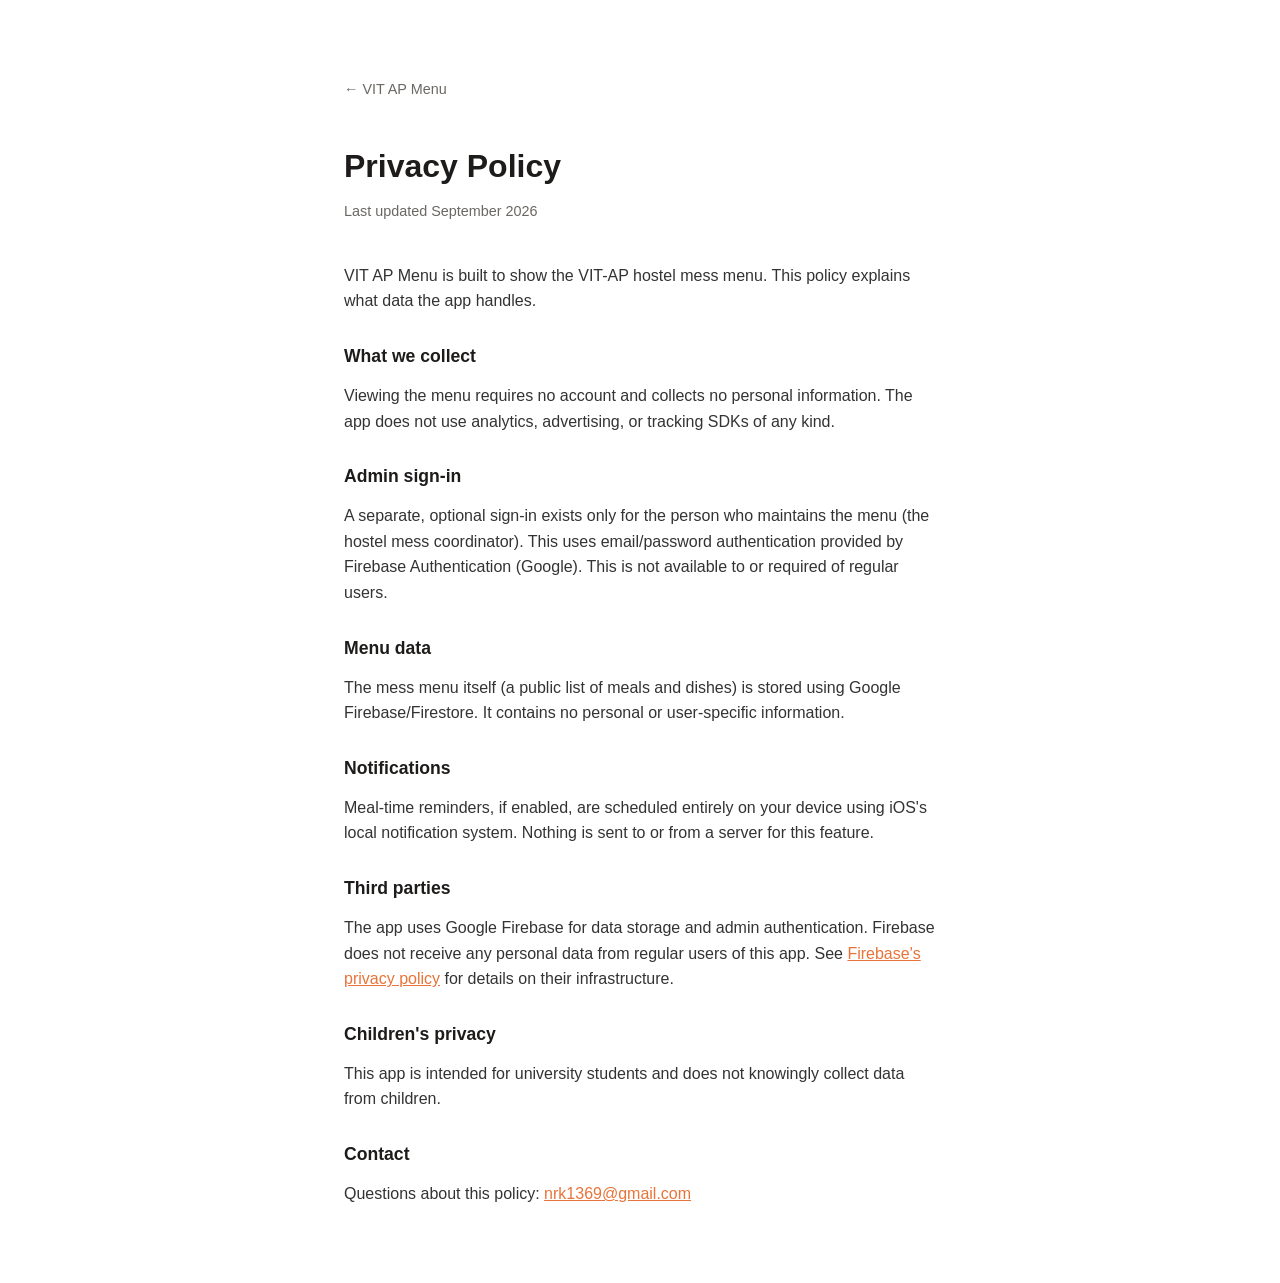
==== privacy.html @ c2a7e473 "Add files via upload" ====
<!DOCTYPE html>
<html lang="en">
<head>
<meta charset="UTF-8">
<meta name="viewport" content="width=device-width, initial-scale=1">
<title>Privacy Policy · VIT AP Menu</title>
<style>
  :root { --accent: #e97338; --dark: #1e1c1a; --gray: #6b6763; }
  * { box-sizing: border-box; }
  body {
    margin: 0;
    font-family: -apple-system, BlinkMacSystemFont, "Segoe UI", Roboto, sans-serif;
    color: var(--dark);
    background: #fff;
  }
  main { max-width: 640px; margin: 0 auto; padding: 80px 24px 60px; }
  h1 { font-size: 2rem; margin-bottom: 8px; }
  .sub { color: var(--gray); margin-bottom: 40px; font-size: 0.9rem; }
  h2 { font-size: 1.1rem; margin-top: 32px; }
  p, li { color: #333; line-height: 1.6; }
  a { color: var(--accent); }
  .back { display: inline-block; margin-bottom: 30px; color: var(--gray); text-decoration: none; font-size: 0.9rem; }
</style>
</head>
<body>
  <main>
    <a class="back" href="index.html">&larr; VIT AP Menu</a>
    <h1>Privacy Policy</h1>
    <p class="sub">Last updated September 2026</p>

    <p>VIT AP Menu is built to show the VIT-AP hostel mess menu. This policy explains what data the app handles.</p>

    <h2>What we collect</h2>
    <p>Viewing the menu requires no account and collects no personal information. The app does not use analytics, advertising, or tracking SDKs of any kind.</p>

    <h2>Admin sign-in</h2>
    <p>A separate, optional sign-in exists only for the person who maintains the menu (the hostel mess coordinator). This uses email/password authentication provided by Firebase Authentication (Google). This is not available to or required of regular users.</p>

    <h2>Menu data</h2>
    <p>The mess menu itself (a public list of meals and dishes) is stored using Google Firebase/Firestore. It contains no personal or user-specific information.</p>

    <h2>Notifications</h2>
    <p>Meal-time reminders, if enabled, are scheduled entirely on your device using iOS's local notification system. Nothing is sent to or from a server for this feature.</p>

    <h2>Third parties</h2>
    <p>The app uses Google Firebase for data storage and admin authentication. Firebase does not receive any personal data from regular users of this app. See <a href="https://firebase.google.com/support/privacy" target="_blank" rel="noopener">Firebase's privacy policy</a> for details on their infrastructure.</p>

    <h2>Children's privacy</h2>
    <p>This app is intended for university students and does not knowingly collect data from children.</p>

    <h2>Contact</h2>
    <p>Questions about this policy: <a href="mailto:nrk1369@gmail.com">nrk1369@gmail.com</a></p>
  </main>
</body>
</html>
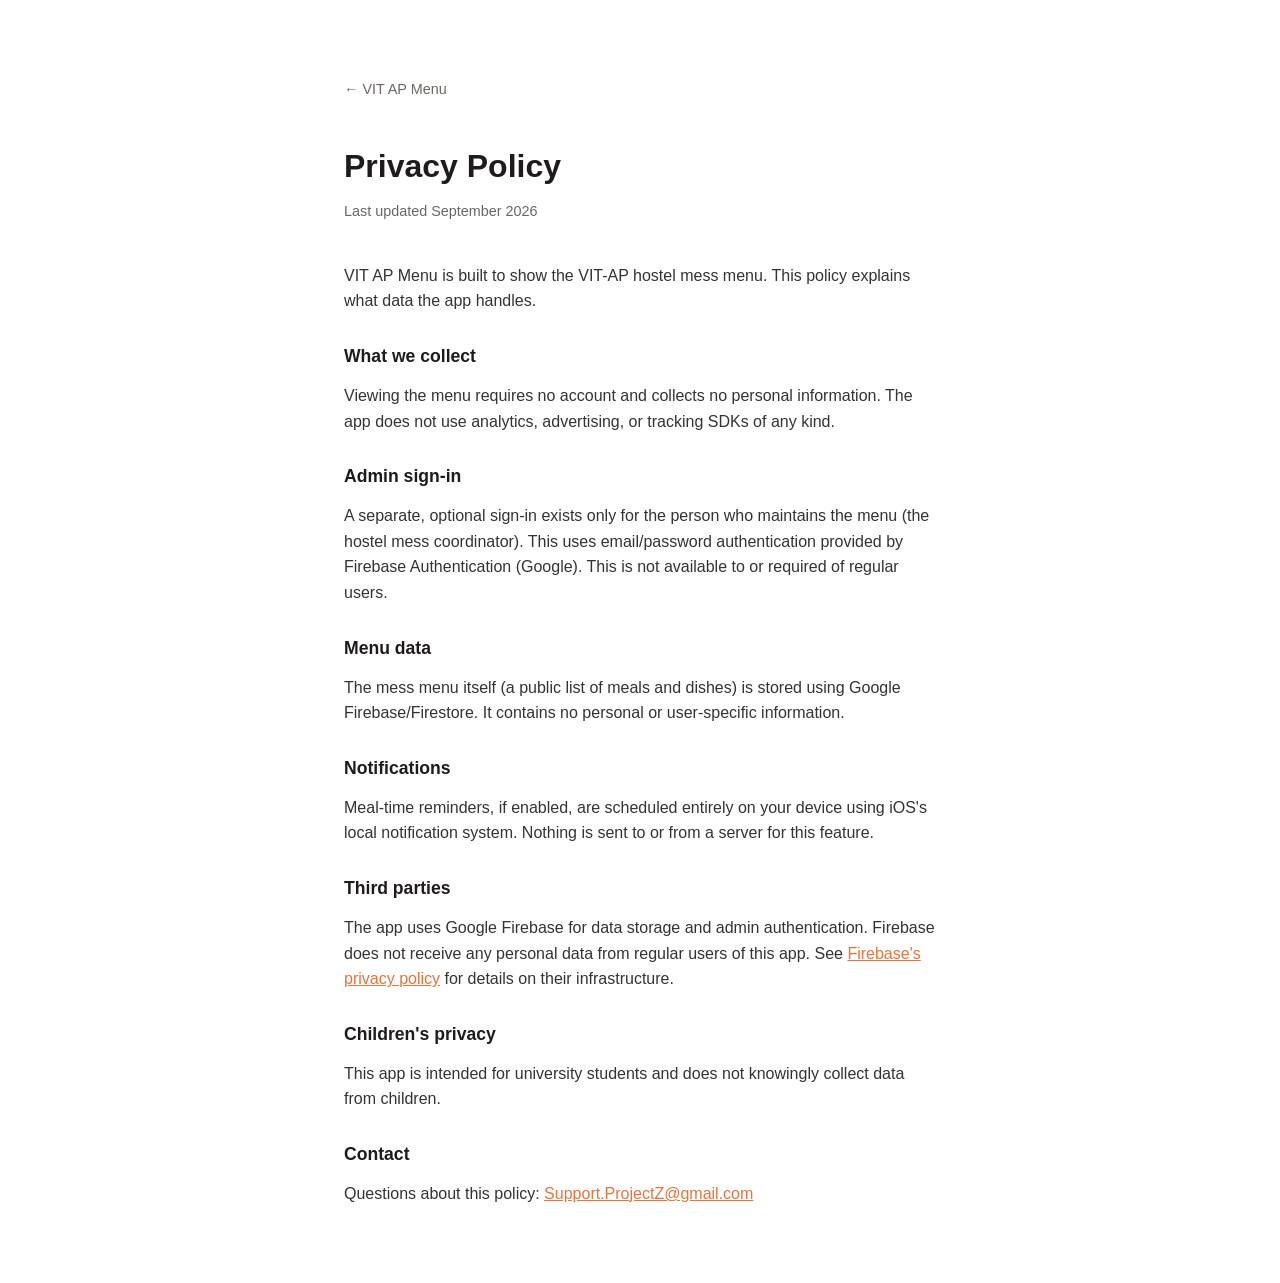
==== commit 4b62d90a: "privacy.html" ====
--- a/privacy.html
+++ b/privacy.html
@@ -49,7 +49,7 @@
     <p>This app is intended for university students and does not knowingly collect data from children.</p>
 
     <h2>Contact</h2>
-    <p>Questions about this policy: <a href="mailto:nrk1369@gmail.com">nrk1369@gmail.com</a></p>
+    <p>Questions about this policy: <a href="mailto:nrk1369@gmail.com">Support.ProjectZ@gmail.com</a></p>
   </main>
 </body>
 </html>
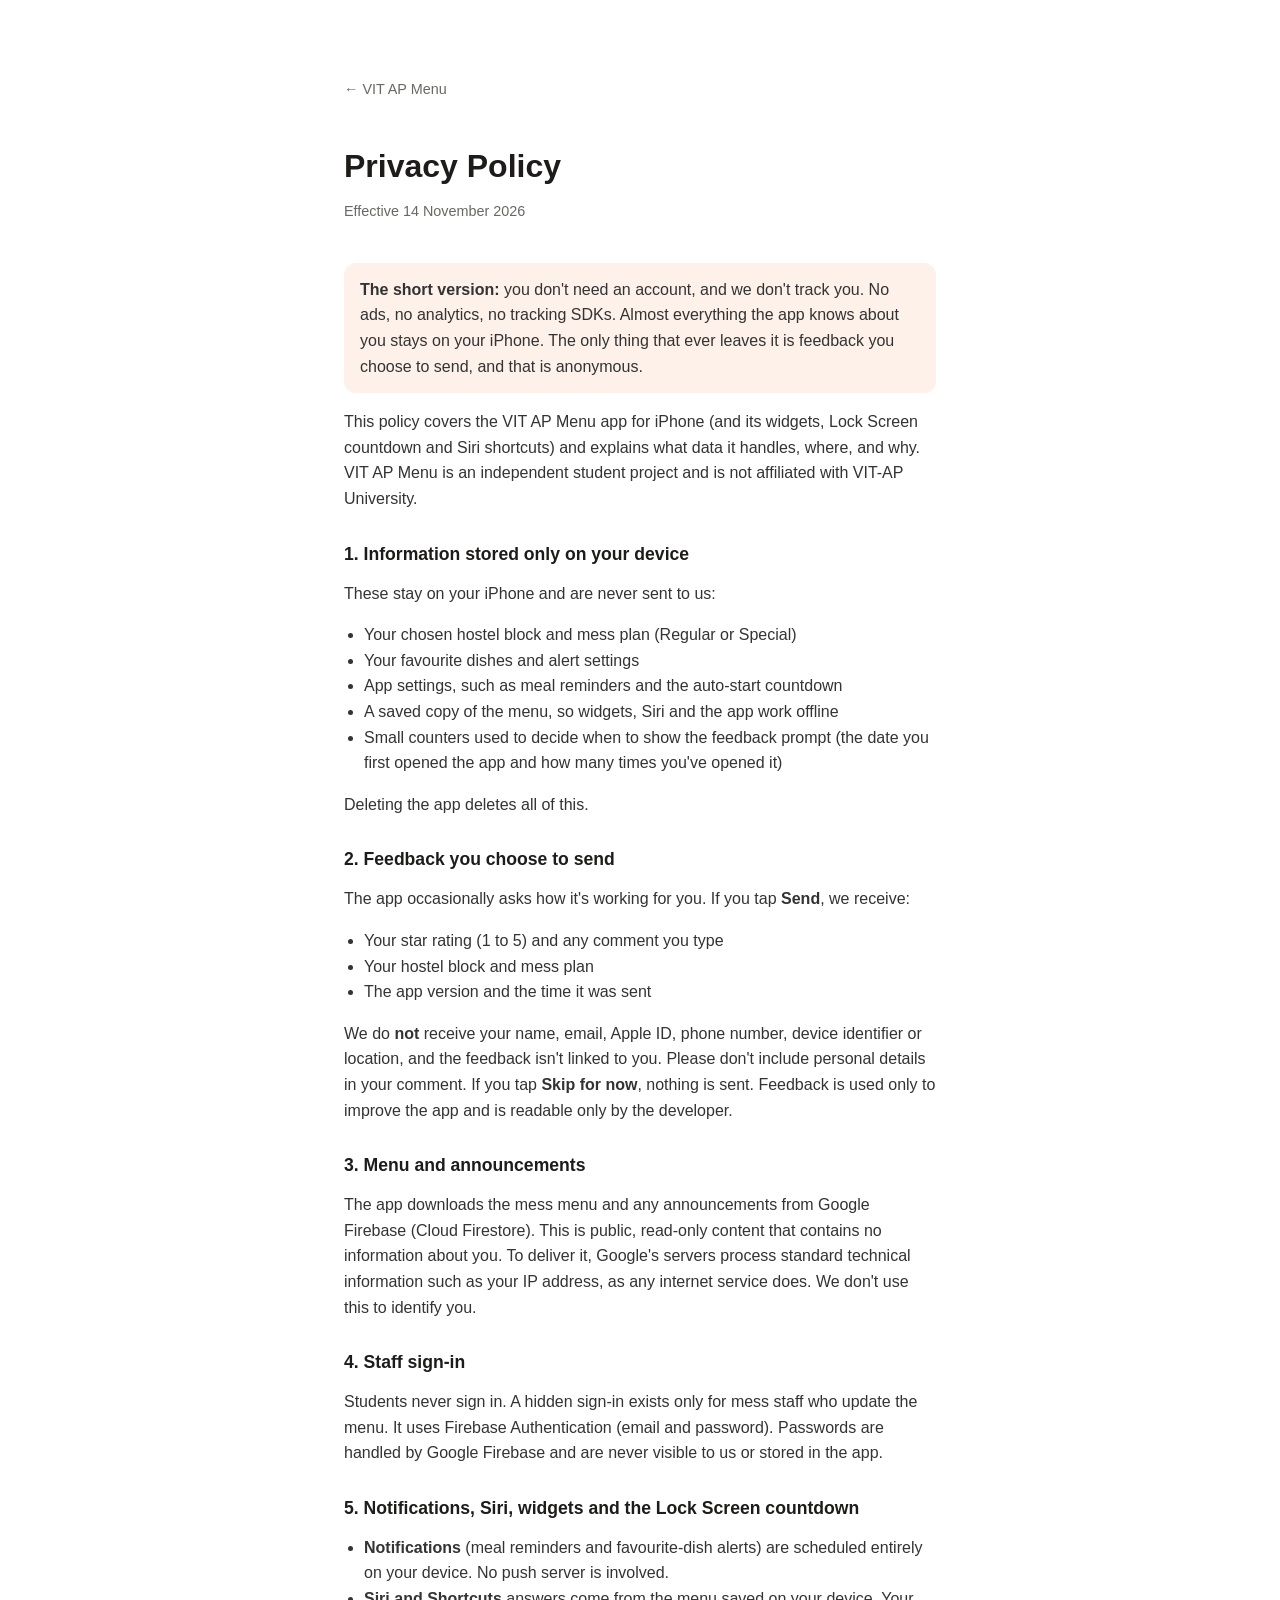
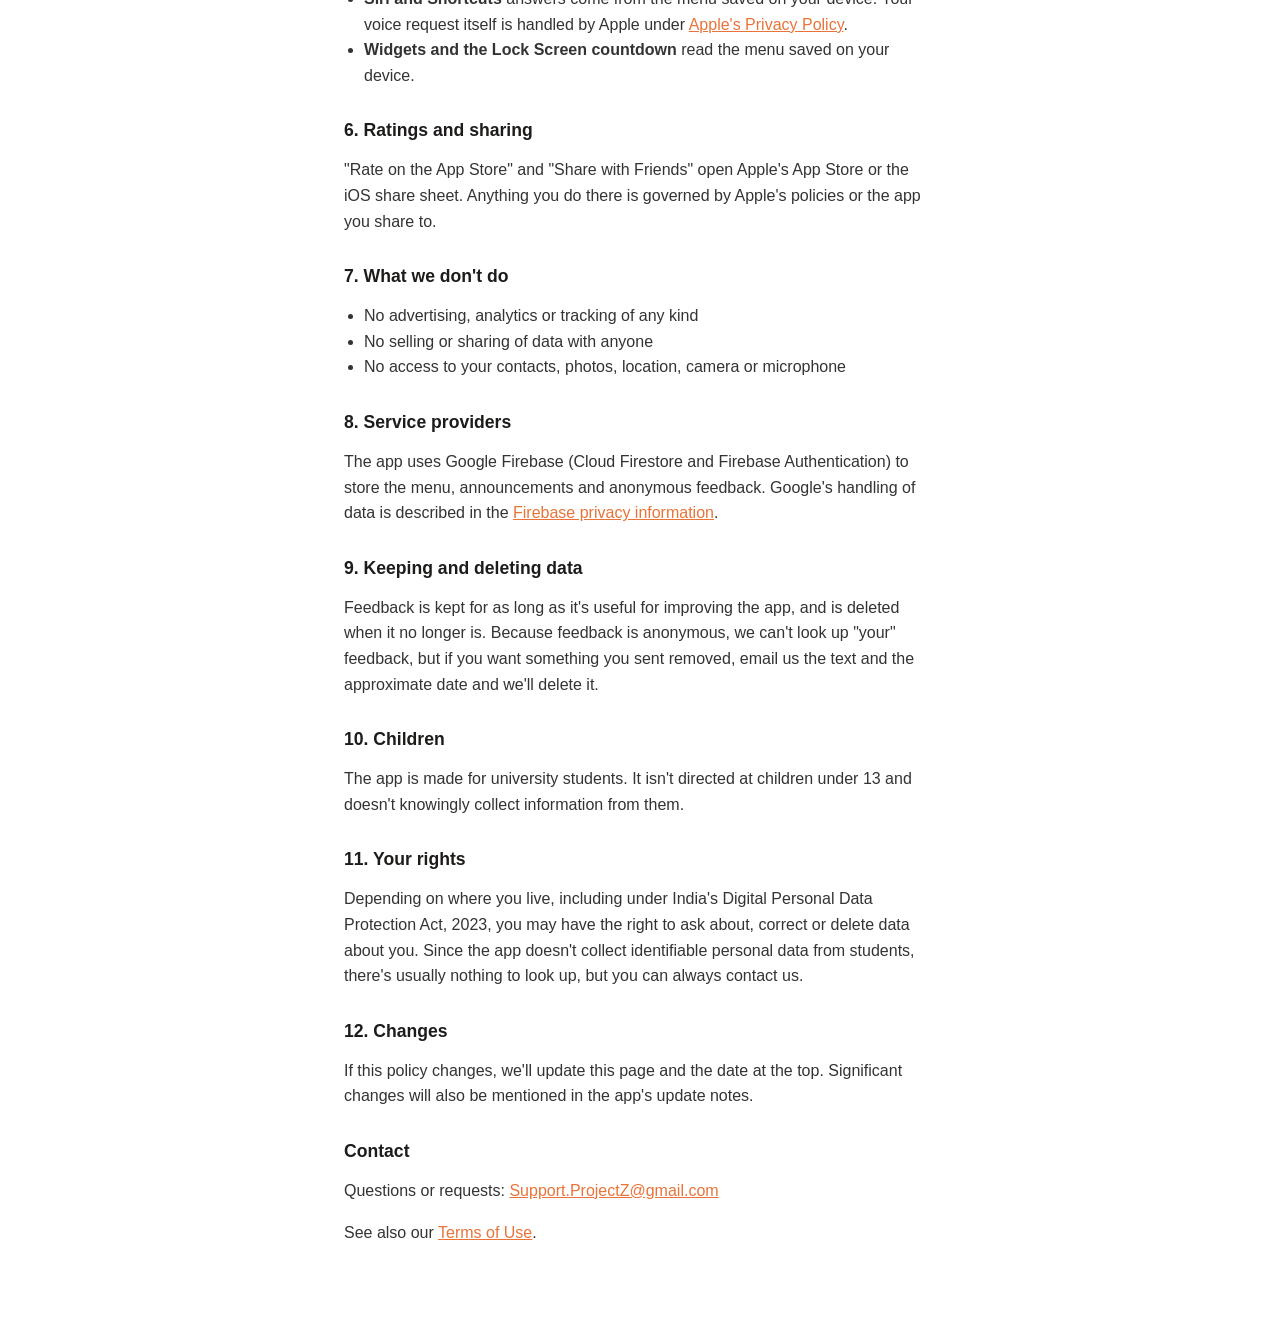
==== commit 2e44dd47: "Update privacy policy and support page, add terms of use" ====
--- a/privacy.html
+++ b/privacy.html
@@ -19,6 +19,8 @@
   h2 { font-size: 1.1rem; margin-top: 32px; }
   p, li { color: #333; line-height: 1.6; }
   a { color: var(--accent); }
+  ul { padding-left: 20px; }
+  .note { background: #fdf1ea; border-radius: 12px; padding: 14px 16px; }
   .back { display: inline-block; margin-bottom: 30px; color: var(--gray); text-decoration: none; font-size: 0.9rem; }
 </style>
 </head>
@@ -26,30 +28,73 @@
   <main>
     <a class="back" href="index.html">&larr; VIT AP Menu</a>
     <h1>Privacy Policy</h1>
-    <p class="sub">Last updated September 2026</p>
+    <p class="sub">Effective 14 November 2026</p>
 
-    <p>VIT AP Menu is built to show the VIT-AP hostel mess menu. This policy explains what data the app handles.</p>
+    <p class="note"><strong>The short version:</strong> you don't need an account, and we don't track you. No ads, no analytics, no tracking SDKs. Almost everything the app knows about you stays on your iPhone. The only thing that ever leaves it is feedback you choose to send, and that is anonymous.</p>
 
-    <h2>What we collect</h2>
-    <p>Viewing the menu requires no account and collects no personal information. The app does not use analytics, advertising, or tracking SDKs of any kind.</p>
+    <p>This policy covers the VIT AP Menu app for iPhone (and its widgets, Lock Screen countdown and Siri shortcuts) and explains what data it handles, where, and why. VIT AP Menu is an independent student project and is not affiliated with VIT-AP University.</p>
 
-    <h2>Admin sign-in</h2>
-    <p>A separate, optional sign-in exists only for the person who maintains the menu (the hostel mess coordinator). This uses email/password authentication provided by Firebase Authentication (Google). This is not available to or required of regular users.</p>
+    <h2>1. Information stored only on your device</h2>
+    <p>These stay on your iPhone and are never sent to us:</p>
+    <ul>
+      <li>Your chosen hostel block and mess plan (Regular or Special)</li>
+      <li>Your favourite dishes and alert settings</li>
+      <li>App settings, such as meal reminders and the auto-start countdown</li>
+      <li>A saved copy of the menu, so widgets, Siri and the app work offline</li>
+      <li>Small counters used to decide when to show the feedback prompt (the date you first opened the app and how many times you've opened it)</li>
+    </ul>
+    <p>Deleting the app deletes all of this.</p>
 
-    <h2>Menu data</h2>
-    <p>The mess menu itself (a public list of meals and dishes) is stored using Google Firebase/Firestore. It contains no personal or user-specific information.</p>
+    <h2>2. Feedback you choose to send</h2>
+    <p>The app occasionally asks how it's working for you. If you tap <strong>Send</strong>, we receive:</p>
+    <ul>
+      <li>Your star rating (1 to 5) and any comment you type</li>
+      <li>Your hostel block and mess plan</li>
+      <li>The app version and the time it was sent</li>
+    </ul>
+    <p>We do <strong>not</strong> receive your name, email, Apple ID, phone number, device identifier or location, and the feedback isn't linked to you. Please don't include personal details in your comment. If you tap <strong>Skip for now</strong>, nothing is sent. Feedback is used only to improve the app and is readable only by the developer.</p>
 
-    <h2>Notifications</h2>
-    <p>Meal-time reminders, if enabled, are scheduled entirely on your device using iOS's local notification system. Nothing is sent to or from a server for this feature.</p>
+    <h2>3. Menu and announcements</h2>
+    <p>The app downloads the mess menu and any announcements from Google Firebase (Cloud Firestore). This is public, read-only content that contains no information about you. To deliver it, Google's servers process standard technical information such as your IP address, as any internet service does. We don't use this to identify you.</p>
 
-    <h2>Third parties</h2>
-    <p>The app uses Google Firebase for data storage and admin authentication. Firebase does not receive any personal data from regular users of this app. See <a href="https://firebase.google.com/support/privacy" target="_blank" rel="noopener">Firebase's privacy policy</a> for details on their infrastructure.</p>
+    <h2>4. Staff sign-in</h2>
+    <p>Students never sign in. A hidden sign-in exists only for mess staff who update the menu. It uses Firebase Authentication (email and password). Passwords are handled by Google Firebase and are never visible to us or stored in the app.</p>
 
-    <h2>Children's privacy</h2>
-    <p>This app is intended for university students and does not knowingly collect data from children.</p>
+    <h2>5. Notifications, Siri, widgets and the Lock Screen countdown</h2>
+    <ul>
+      <li><strong>Notifications</strong> (meal reminders and favourite-dish alerts) are scheduled entirely on your device. No push server is involved.</li>
+      <li><strong>Siri and Shortcuts</strong> answers come from the menu saved on your device. Your voice request itself is handled by Apple under <a href="https://www.apple.com/legal/privacy/" target="_blank" rel="noopener">Apple's Privacy Policy</a>.</li>
+      <li><strong>Widgets and the Lock Screen countdown</strong> read the menu saved on your device.</li>
+    </ul>
+
+    <h2>6. Ratings and sharing</h2>
+    <p>"Rate on the App Store" and "Share with Friends" open Apple's App Store or the iOS share sheet. Anything you do there is governed by Apple's policies or the app you share to.</p>
+
+    <h2>7. What we don't do</h2>
+    <ul>
+      <li>No advertising, analytics or tracking of any kind</li>
+      <li>No selling or sharing of data with anyone</li>
+      <li>No access to your contacts, photos, location, camera or microphone</li>
+    </ul>
+
+    <h2>8. Service providers</h2>
+    <p>The app uses Google Firebase (Cloud Firestore and Firebase Authentication) to store the menu, announcements and anonymous feedback. Google's handling of data is described in the <a href="https://firebase.google.com/support/privacy" target="_blank" rel="noopener">Firebase privacy information</a>.</p>
+
+    <h2>9. Keeping and deleting data</h2>
+    <p>Feedback is kept for as long as it's useful for improving the app, and is deleted when it no longer is. Because feedback is anonymous, we can't look up "your" feedback, but if you want something you sent removed, email us the text and the approximate date and we'll delete it.</p>
+
+    <h2>10. Children</h2>
+    <p>The app is made for university students. It isn't directed at children under 13 and doesn't knowingly collect information from them.</p>
+
+    <h2>11. Your rights</h2>
+    <p>Depending on where you live, including under India's Digital Personal Data Protection Act, 2023, you may have the right to ask about, correct or delete data about you. Since the app doesn't collect identifiable personal data from students, there's usually nothing to look up, but you can always contact us.</p>
+
+    <h2>12. Changes</h2>
+    <p>If this policy changes, we'll update this page and the date at the top. Significant changes will also be mentioned in the app's update notes.</p>
 
     <h2>Contact</h2>
-    <p>Questions about this policy: <a href="mailto:nrk1369@gmail.com">Support.ProjectZ@gmail.com</a></p>
+    <p>Questions or requests: <a href="mailto:Support.ProjectZ@gmail.com">Support.ProjectZ@gmail.com</a></p>
+    <p>See also our <a href="terms.html">Terms of Use</a>.</p>
   </main>
 </body>
 </html>
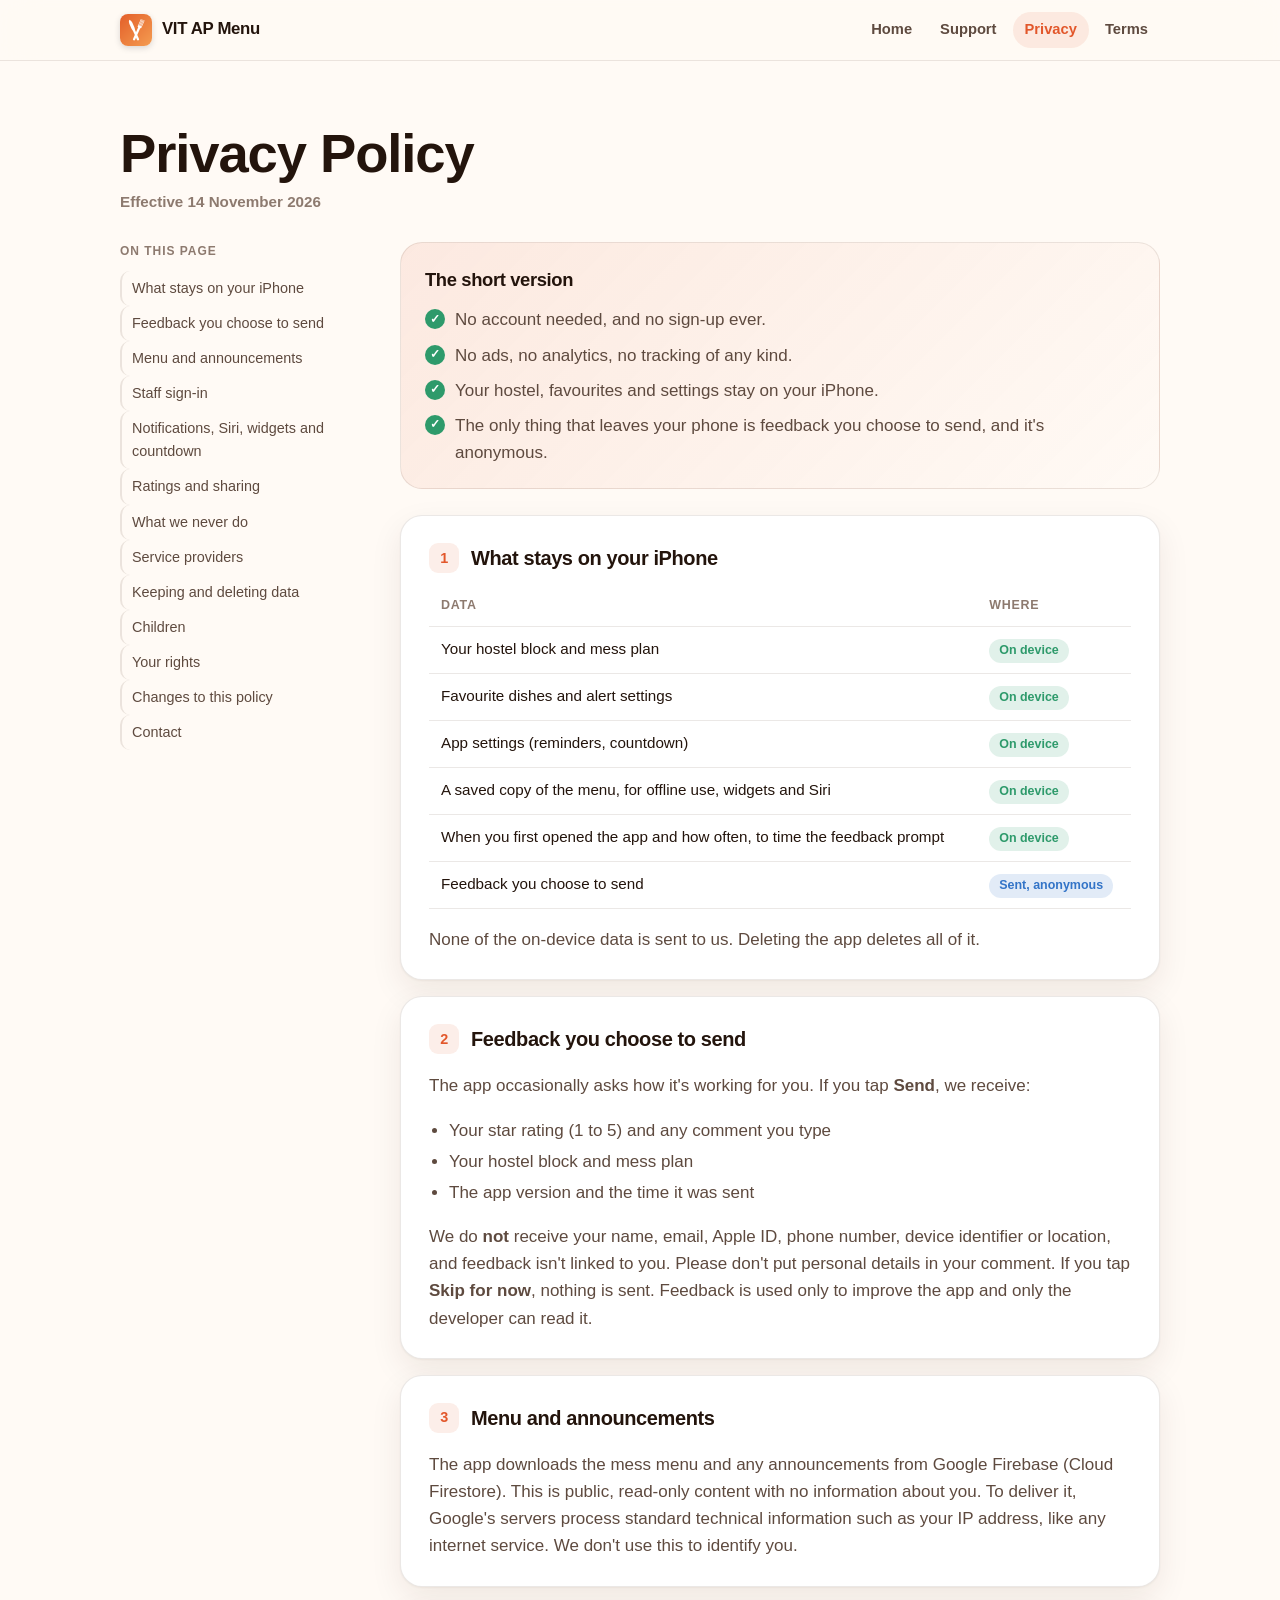
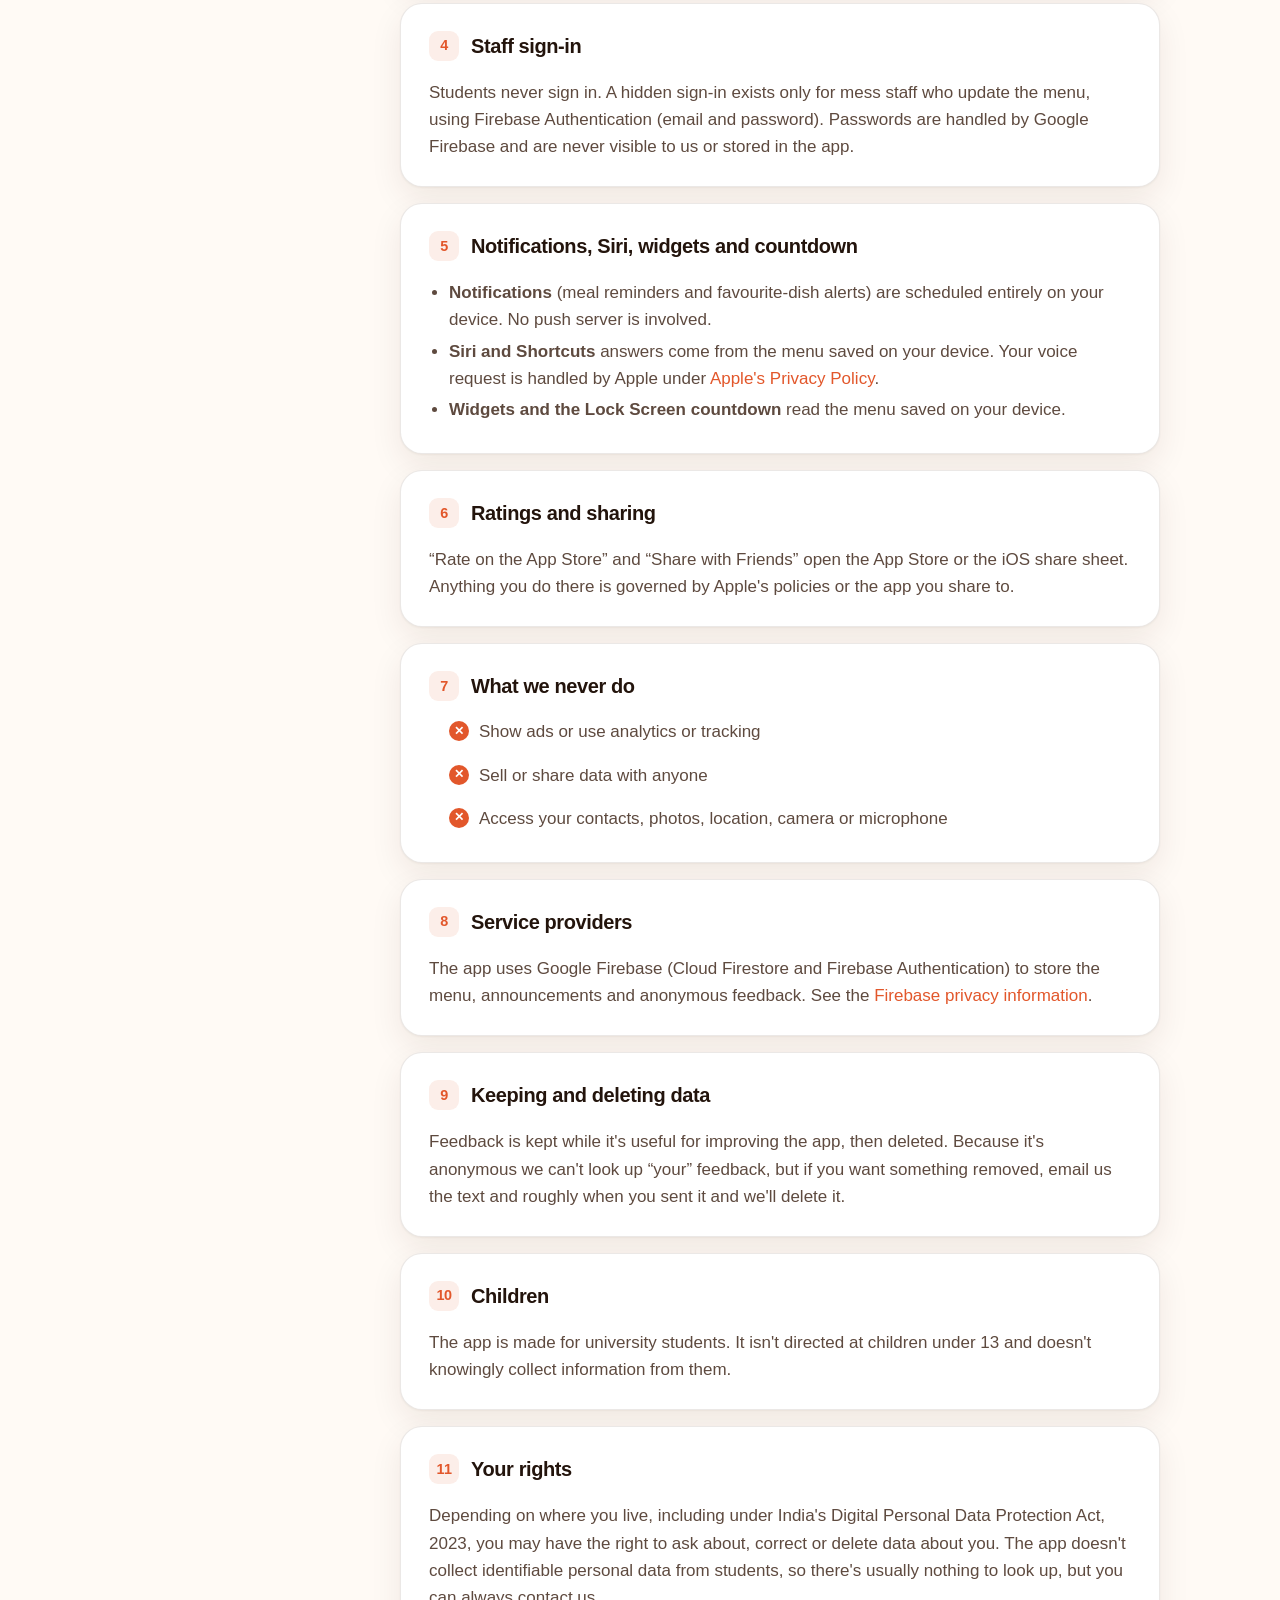
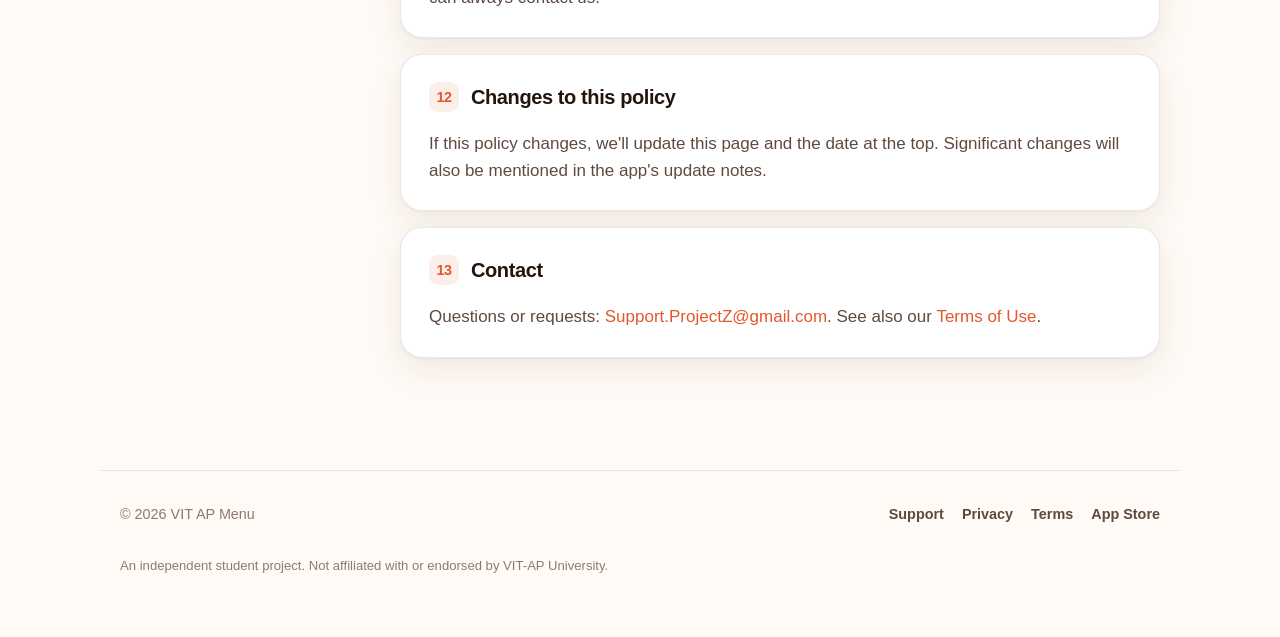
==== commit 15c9fb94: "Redesign website pages" ====
--- a/privacy.html
+++ b/privacy.html
@@ -4,97 +4,46 @@
 <meta charset="UTF-8">
 <meta name="viewport" content="width=device-width, initial-scale=1">
 <title>Privacy Policy · VIT AP Menu</title>
-<style>
-  :root { --accent: #e97338; --dark: #1e1c1a; --gray: #6b6763; }
-  * { box-sizing: border-box; }
-  body {
-    margin: 0;
-    font-family: -apple-system, BlinkMacSystemFont, "Segoe UI", Roboto, sans-serif;
-    color: var(--dark);
-    background: #fff;
-  }
-  main { max-width: 640px; margin: 0 auto; padding: 80px 24px 60px; }
-  h1 { font-size: 2rem; margin-bottom: 8px; }
-  .sub { color: var(--gray); margin-bottom: 40px; font-size: 0.9rem; }
-  h2 { font-size: 1.1rem; margin-top: 32px; }
-  p, li { color: #333; line-height: 1.6; }
-  a { color: var(--accent); }
-  ul { padding-left: 20px; }
-  .note { background: #fdf1ea; border-radius: 12px; padding: 14px 16px; }
-  .back { display: inline-block; margin-bottom: 30px; color: var(--gray); text-decoration: none; font-size: 0.9rem; }
-</style>
+<meta name="description" content="How VIT AP Menu handles your data: no account, no tracking, anonymous feedback only.">
+<meta name="theme-color" content="#e2572b">
+<link rel="icon" href="assets/icon.png">
+<link rel="apple-touch-icon" href="assets/icon.png">
+<meta property="og:title" content="Privacy Policy · VIT AP Menu">
+<meta property="og:description" content="How VIT AP Menu handles your data: no account, no tracking, anonymous feedback only.">
+<meta property="og:image" content="assets/icon.png">
+<link rel="stylesheet" href="assets/site.css">
 </head>
 <body>
-  <main>
-    <a class="back" href="index.html">&larr; VIT AP Menu</a>
-    <h1>Privacy Policy</h1>
-    <p class="sub">Effective 14 November 2026</p>
-
-    <p class="note"><strong>The short version:</strong> you don't need an account, and we don't track you. No ads, no analytics, no tracking SDKs. Almost everything the app knows about you stays on your iPhone. The only thing that ever leaves it is feedback you choose to send, and that is anonymous.</p>
-
-    <p>This policy covers the VIT AP Menu app for iPhone (and its widgets, Lock Screen countdown and Siri shortcuts) and explains what data it handles, where, and why. VIT AP Menu is an independent student project and is not affiliated with VIT-AP University.</p>
-
-    <h2>1. Information stored only on your device</h2>
-    <p>These stay on your iPhone and are never sent to us:</p>
-    <ul>
-      <li>Your chosen hostel block and mess plan (Regular or Special)</li>
-      <li>Your favourite dishes and alert settings</li>
-      <li>App settings, such as meal reminders and the auto-start countdown</li>
-      <li>A saved copy of the menu, so widgets, Siri and the app work offline</li>
-      <li>Small counters used to decide when to show the feedback prompt (the date you first opened the app and how many times you've opened it)</li>
-    </ul>
-    <p>Deleting the app deletes all of this.</p>
-
-    <h2>2. Feedback you choose to send</h2>
-    <p>The app occasionally asks how it's working for you. If you tap <strong>Send</strong>, we receive:</p>
-    <ul>
-      <li>Your star rating (1 to 5) and any comment you type</li>
-      <li>Your hostel block and mess plan</li>
-      <li>The app version and the time it was sent</li>
-    </ul>
-    <p>We do <strong>not</strong> receive your name, email, Apple ID, phone number, device identifier or location, and the feedback isn't linked to you. Please don't include personal details in your comment. If you tap <strong>Skip for now</strong>, nothing is sent. Feedback is used only to improve the app and is readable only by the developer.</p>
-
-    <h2>3. Menu and announcements</h2>
-    <p>The app downloads the mess menu and any announcements from Google Firebase (Cloud Firestore). This is public, read-only content that contains no information about you. To deliver it, Google's servers process standard technical information such as your IP address, as any internet service does. We don't use this to identify you.</p>
-
-    <h2>4. Staff sign-in</h2>
-    <p>Students never sign in. A hidden sign-in exists only for mess staff who update the menu. It uses Firebase Authentication (email and password). Passwords are handled by Google Firebase and are never visible to us or stored in the app.</p>
-
-    <h2>5. Notifications, Siri, widgets and the Lock Screen countdown</h2>
-    <ul>
-      <li><strong>Notifications</strong> (meal reminders and favourite-dish alerts) are scheduled entirely on your device. No push server is involved.</li>
-      <li><strong>Siri and Shortcuts</strong> answers come from the menu saved on your device. Your voice request itself is handled by Apple under <a href="https://www.apple.com/legal/privacy/" target="_blank" rel="noopener">Apple's Privacy Policy</a>.</li>
-      <li><strong>Widgets and the Lock Screen countdown</strong> read the menu saved on your device.</li>
-    </ul>
-
-    <h2>6. Ratings and sharing</h2>
-    <p>"Rate on the App Store" and "Share with Friends" open Apple's App Store or the iOS share sheet. Anything you do there is governed by Apple's policies or the app you share to.</p>
-
-    <h2>7. What we don't do</h2>
-    <ul>
-      <li>No advertising, analytics or tracking of any kind</li>
-      <li>No selling or sharing of data with anyone</li>
-      <li>No access to your contacts, photos, location, camera or microphone</li>
-    </ul>
-
-    <h2>8. Service providers</h2>
-    <p>The app uses Google Firebase (Cloud Firestore and Firebase Authentication) to store the menu, announcements and anonymous feedback. Google's handling of data is described in the <a href="https://firebase.google.com/support/privacy" target="_blank" rel="noopener">Firebase privacy information</a>.</p>
-
-    <h2>9. Keeping and deleting data</h2>
-    <p>Feedback is kept for as long as it's useful for improving the app, and is deleted when it no longer is. Because feedback is anonymous, we can't look up "your" feedback, but if you want something you sent removed, email us the text and the approximate date and we'll delete it.</p>
-
-    <h2>10. Children</h2>
-    <p>The app is made for university students. It isn't directed at children under 13 and doesn't knowingly collect information from them.</p>
-
-    <h2>11. Your rights</h2>
-    <p>Depending on where you live, including under India's Digital Personal Data Protection Act, 2023, you may have the right to ask about, correct or delete data about you. Since the app doesn't collect identifiable personal data from students, there's usually nothing to look up, but you can always contact us.</p>
-
-    <h2>12. Changes</h2>
-    <p>If this policy changes, we'll update this page and the date at the top. Significant changes will also be mentioned in the app's update notes.</p>
-
-    <h2>Contact</h2>
-    <p>Questions or requests: <a href="mailto:Support.ProjectZ@gmail.com">Support.ProjectZ@gmail.com</a></p>
-    <p>See also our <a href="terms.html">Terms of Use</a>.</p>
-  </main>
+<nav class="nav"><div class="nav-inner">
+  <a class="brand" href="index.html"><img src="assets/icon.png" alt=""><span>VIT AP Menu</span></a>
+  <div class="nav-links"><a href="index.html">Home</a><a href="support.html">Support</a><a href="privacy.html" aria-current="page">Privacy</a><a href="terms.html">Terms</a></div>
+</div></nav>
+<header class="doc-hero"><h1>Privacy Policy</h1><div class="meta">Effective 14 November 2026</div></header>
+<div class="doc">
+  <aside class="toc"><p>On this page</p><a href="#on-device">What stays on your iPhone</a><a href="#feedback">Feedback you choose to send</a><a href="#menu">Menu and announcements</a><a href="#staff">Staff sign-in</a><a href="#device-features">Notifications, Siri, widgets and countdown</a><a href="#sharing">Ratings and sharing</a><a href="#never">What we never do</a><a href="#providers">Service providers</a><a href="#retention">Keeping and deleting data</a><a href="#children">Children</a><a href="#rights">Your rights</a><a href="#changes">Changes to this policy</a><a href="#contact">Contact</a></aside>
+  <main class="doc-body"><div class="summary"><h2>The short version</h2><ul class="checks">
+<li>No account needed, and no sign-up ever.</li>
+<li>No ads, no analytics, no tracking of any kind.</li>
+<li>Your hostel, favourites and settings stay on your iPhone.</li>
+<li>The only thing that leaves your phone is feedback you choose to send, and it's anonymous.</li>
+</ul></div><section class="doc-section" id="on-device"><h2><span class="num">1</span>What stays on your iPhone</h2><table class="data-table"><tr><th>Data</th><th>Where</th></tr>
+<tr><td>Your hostel block and mess plan</td><td><span class="pill device">On device</span></td></tr>
+<tr><td>Favourite dishes and alert settings</td><td><span class="pill device">On device</span></td></tr>
+<tr><td>App settings (reminders, countdown)</td><td><span class="pill device">On device</span></td></tr>
+<tr><td>A saved copy of the menu, for offline use, widgets and Siri</td><td><span class="pill device">On device</span></td></tr>
+<tr><td>When you first opened the app and how often, to time the feedback prompt</td><td><span class="pill device">On device</span></td></tr>
+<tr><td>Feedback you choose to send</td><td><span class="pill sent">Sent, anonymous</span></td></tr>
+</table><p>None of the on-device data is sent to us. Deleting the app deletes all of it.</p></section><section class="doc-section" id="feedback"><h2><span class="num">2</span>Feedback you choose to send</h2><p>The app occasionally asks how it's working for you. If you tap <strong>Send</strong>, we receive:</p><ul>
+<li>Your star rating (1 to 5) and any comment you type</li><li>Your hostel block and mess plan</li><li>The app version and the time it was sent</li></ul>
+<p>We do <strong>not</strong> receive your name, email, Apple ID, phone number, device identifier or location, and feedback isn't linked to you. Please don't put personal details in your comment. If you tap <strong>Skip for now</strong>, nothing is sent. Feedback is used only to improve the app and only the developer can read it.</p></section><section class="doc-section" id="menu"><h2><span class="num">3</span>Menu and announcements</h2><p>The app downloads the mess menu and any announcements from Google Firebase (Cloud Firestore). This is public, read-only content with no information about you. To deliver it, Google's servers process standard technical information such as your IP address, like any internet service. We don't use this to identify you.</p></section><section class="doc-section" id="staff"><h2><span class="num">4</span>Staff sign-in</h2><p>Students never sign in. A hidden sign-in exists only for mess staff who update the menu, using Firebase Authentication (email and password). Passwords are handled by Google Firebase and are never visible to us or stored in the app.</p></section><section class="doc-section" id="device-features"><h2><span class="num">5</span>Notifications, Siri, widgets and countdown</h2><ul>
+<li><strong>Notifications</strong> (meal reminders and favourite-dish alerts) are scheduled entirely on your device. No push server is involved.</li>
+<li><strong>Siri and Shortcuts</strong> answers come from the menu saved on your device. Your voice request is handled by Apple under <a href="https://www.apple.com/legal/privacy/" target="_blank" rel="noopener">Apple's Privacy Policy</a>.</li>
+<li><strong>Widgets and the Lock Screen countdown</strong> read the menu saved on your device.</li></ul></section><section class="doc-section" id="sharing"><h2><span class="num">6</span>Ratings and sharing</h2><p>“Rate on the App Store” and “Share with Friends” open the App Store or the iOS share sheet. Anything you do there is governed by Apple's policies or the app you share to.</p></section><section class="doc-section" id="never"><h2><span class="num">7</span>What we never do</h2><ul class="checks no"><li>Show ads or use analytics or tracking</li><li>Sell or share data with anyone</li><li>Access your contacts, photos, location, camera or microphone</li></ul></section><section class="doc-section" id="providers"><h2><span class="num">8</span>Service providers</h2><p>The app uses Google Firebase (Cloud Firestore and Firebase Authentication) to store the menu, announcements and anonymous feedback. See the <a href="https://firebase.google.com/support/privacy" target="_blank" rel="noopener">Firebase privacy information</a>.</p></section><section class="doc-section" id="retention"><h2><span class="num">9</span>Keeping and deleting data</h2><p>Feedback is kept while it's useful for improving the app, then deleted. Because it's anonymous we can't look up “your” feedback, but if you want something removed, email us the text and roughly when you sent it and we'll delete it.</p></section><section class="doc-section" id="children"><h2><span class="num">10</span>Children</h2><p>The app is made for university students. It isn't directed at children under 13 and doesn't knowingly collect information from them.</p></section><section class="doc-section" id="rights"><h2><span class="num">11</span>Your rights</h2><p>Depending on where you live, including under India's Digital Personal Data Protection Act, 2023, you may have the right to ask about, correct or delete data about you. The app doesn't collect identifiable personal data from students, so there's usually nothing to look up, but you can always contact us.</p></section><section class="doc-section" id="changes"><h2><span class="num">12</span>Changes to this policy</h2><p>If this policy changes, we'll update this page and the date at the top. Significant changes will also be mentioned in the app's update notes.</p></section><section class="doc-section" id="contact"><h2><span class="num">13</span>Contact</h2><p>Questions or requests: <a href="mailto:Support.ProjectZ@gmail.com">Support.ProjectZ@gmail.com</a>. See also our <a href="terms.html">Terms of Use</a>.</p></section></main>
+</div>
+<footer>
+  <span>© 2026 VIT AP Menu</span>
+  <div class="links"><a href="support.html">Support</a><a href="privacy.html">Privacy</a><a href="terms.html">Terms</a><a href="https://apps.apple.com/app/id6813175494">App Store</a></div>
+  <p class="disclaimer">An independent student project. Not affiliated with or endorsed by VIT-AP University.</p>
+</footer>
 </body>
 </html>
--- a/assets/site.css
+++ b/assets/site.css
@@ -0,0 +1,199 @@
+:root {
+  --bg: #fffaf5;
+  --bg-2: #fdf1e7;
+  --card: #ffffff;
+  --ink: #23140c;
+  --ink-2: #5e4a3f;
+  --ink-3: #8d7a6f;
+  --line: rgba(60, 30, 15, 0.10);
+  --accent: #e2572b;
+  --accent-2: #f39a5b;
+  --accent-soft: rgba(226, 87, 43, 0.10);
+  --amber: #f2ad25;
+  --purple: #8a4dbb;
+  --blue: #3374c7;
+  --green: #2e9a6b;
+  --shadow: 0 1px 2px rgba(60, 30, 15, 0.05), 0 12px 32px rgba(60, 30, 15, 0.08);
+  --radius: 22px;
+  color-scheme: light dark;
+}
+@media (prefers-color-scheme: dark) {
+  :root {
+    --bg: #150d09;
+    --bg-2: #1e130d;
+    --card: #23170f;
+    --ink: #fbefe6;
+    --ink-2: #d2bfb3;
+    --ink-3: #a08d81;
+    --line: rgba(255, 230, 210, 0.10);
+    --accent: #ff7a45;
+    --accent-2: #ffab6e;
+    --accent-soft: rgba(255, 122, 69, 0.14);
+    --shadow: 0 1px 2px rgba(0, 0, 0, 0.3), 0 16px 36px rgba(0, 0, 0, 0.35);
+  }
+}
+
+* { box-sizing: border-box; }
+html { scroll-behavior: smooth; }
+body {
+  margin: 0;
+  background: var(--bg);
+  color: var(--ink);
+  font: 17px/1.6 -apple-system, BlinkMacSystemFont, "SF Pro Text", "Segoe UI", Roboto, sans-serif;
+  -webkit-font-smoothing: antialiased;
+}
+h1, h2, h3, .brand { font-family: ui-rounded, "SF Pro Rounded", -apple-system, "Segoe UI", sans-serif; letter-spacing: -0.02em; }
+a { color: var(--accent); text-decoration: none; }
+a:hover { text-decoration: underline; }
+img { max-width: 100%; display: block; }
+
+/* Nav */
+.nav {
+  position: sticky; top: 0; z-index: 10;
+  backdrop-filter: saturate(180%) blur(18px);
+  -webkit-backdrop-filter: saturate(180%) blur(18px);
+  background: color-mix(in srgb, var(--bg) 78%, transparent);
+  border-bottom: 1px solid var(--line);
+}
+.nav-inner { max-width: 1080px; margin: 0 auto; padding: 12px 20px; display: flex; align-items: center; gap: 12px; }
+.brand { display: flex; align-items: center; gap: 10px; font-weight: 800; font-size: 1.05rem; color: var(--ink); }
+.brand:hover { text-decoration: none; }
+.brand img { width: 32px; height: 32px; border-radius: 8px; box-shadow: 0 2px 6px rgba(0,0,0,.15); }
+.nav-links { margin-left: auto; display: flex; gap: 4px; flex-wrap: wrap; }
+.nav-links a { color: var(--ink-2); font-size: 0.92rem; font-weight: 600; padding: 6px 12px; border-radius: 999px; }
+.nav-links a:hover, .nav-links a[aria-current] { background: var(--accent-soft); color: var(--accent); text-decoration: none; }
+
+/* Buttons */
+.btn {
+  display: inline-flex; align-items: center; gap: 10px;
+  padding: 14px 24px; border-radius: 999px; font-weight: 700;
+  background: linear-gradient(135deg, var(--accent), var(--accent-2)); color: #fff;
+  box-shadow: 0 10px 24px rgba(226, 87, 43, 0.35);
+  transition: transform .15s ease, box-shadow .15s ease;
+}
+.btn:hover { text-decoration: none; transform: translateY(-2px); box-shadow: 0 14px 30px rgba(226, 87, 43, 0.42); }
+.btn svg { width: 20px; height: 20px; }
+.btn-ghost { background: var(--card); color: var(--ink); box-shadow: var(--shadow); }
+.btn-ghost:hover { box-shadow: var(--shadow); }
+
+/* Home hero */
+.hero { position: relative; overflow: hidden; padding: 72px 20px 0; text-align: center; }
+.hero::before {
+  content: ""; position: absolute; inset: -40% -20% auto; height: 120%;
+  background: radial-gradient(closest-side, rgba(243, 154, 91, 0.35), transparent 70%);
+  pointer-events: none;
+}
+.hero > * { position: relative; }
+.app-icon { width: 96px; height: 96px; border-radius: 22px; margin: 0 auto 22px; box-shadow: 0 14px 30px rgba(226, 87, 43, 0.35); }
+.eyebrow { display: inline-block; font-size: 0.78rem; font-weight: 800; letter-spacing: 0.08em; text-transform: uppercase; color: var(--accent); background: var(--accent-soft); padding: 6px 12px; border-radius: 999px; margin-bottom: 18px; }
+.hero h1 { font-size: clamp(2.4rem, 6vw, 4.2rem); line-height: 1.02; margin: 0 auto 18px; max-width: 14ch; font-weight: 900; }
+.hero h1 em { font-style: normal; background: linear-gradient(135deg, var(--accent), var(--accent-2)); -webkit-background-clip: text; background-clip: text; color: transparent; }
+.hero .lede { font-size: 1.2rem; color: var(--ink-2); max-width: 34rem; margin: 0 auto 30px; }
+.hero-actions { display: flex; gap: 12px; justify-content: center; flex-wrap: wrap; }
+
+.phones { display: flex; justify-content: center; align-items: flex-end; gap: 22px; margin: 64px auto 0; max-width: 980px; padding: 0 10px; }
+.phone {
+  width: 30%; max-width: 290px; border-radius: 42px; padding: 8px;
+  background: #0d0d0f; box-shadow: 0 30px 60px rgba(60, 30, 15, 0.28);
+}
+.phone img { border-radius: 34px; }
+.phone.side { transform: translateY(40px); opacity: .96; }
+
+/* Sections */
+.section { max-width: 1080px; margin: 0 auto; padding: 96px 20px 0; }
+.section-head { text-align: center; max-width: 40rem; margin: 0 auto 40px; }
+.section-head h2 { font-size: clamp(1.8rem, 4vw, 2.6rem); margin: 0 0 10px; line-height: 1.1; }
+.section-head p { color: var(--ink-2); margin: 0; font-size: 1.08rem; }
+
+.grid { display: grid; gap: 18px; grid-template-columns: repeat(auto-fit, minmax(300px, 1fr)); }
+.card { background: var(--card); border: 1px solid var(--line); border-radius: var(--radius); padding: 24px; box-shadow: var(--shadow); }
+.card h3 { margin: 14px 0 6px; font-size: 1.15rem; }
+.card p { margin: 0; color: var(--ink-2); font-size: 0.97rem; }
+.tile { width: 46px; height: 46px; border-radius: 13px; display: grid; place-items: center; font-size: 1.4rem; color: #fff; }
+.t-orange { background: linear-gradient(135deg, #e2572b, #f39a5b); }
+.t-amber { background: linear-gradient(135deg, #e89a12, #f7c75a); }
+.t-purple { background: linear-gradient(135deg, #7a3fb0, #b07ae0); }
+.t-blue { background: linear-gradient(135deg, #2a63b0, #5b9ae6); }
+.t-green { background: linear-gradient(135deg, #24855b, #4fc08d); }
+.t-gray { background: linear-gradient(135deg, #6b6763, #9a948f); }
+
+.siri { display: grid; gap: 28px; grid-template-columns: 1fr 1fr; align-items: center; background: linear-gradient(135deg, #3a1f5e, #1d1033); color: #fff; border-radius: 32px; padding: 48px; box-shadow: var(--shadow); }
+.siri h2 { font-size: clamp(1.8rem, 4vw, 2.4rem); margin: 0 0 12px; line-height: 1.1; }
+.siri p { color: rgba(255,255,255,.78); margin: 0; }
+.bubbles { display: grid; gap: 10px; }
+.bubble { background: rgba(255,255,255,.12); border: 1px solid rgba(255,255,255,.14); padding: 12px 16px; border-radius: 16px; font-weight: 600; }
+.bubble::before { content: "🎙 "; }
+
+.cta-band { text-align: center; background: linear-gradient(135deg, var(--accent), var(--accent-2)); color: #fff; border-radius: 32px; padding: 56px 24px; }
+.cta-band h2 { font-size: clamp(1.8rem, 4vw, 2.6rem); margin: 0 0 10px; }
+.cta-band p { margin: 0 0 26px; color: rgba(255,255,255,.9); }
+.cta-band .btn { background: #fff; color: var(--accent); box-shadow: 0 10px 24px rgba(0,0,0,.15); }
+
+/* Doc pages (privacy, terms, support) */
+.doc-hero { max-width: 1080px; margin: 0 auto; padding: 64px 20px 28px; }
+.doc-hero h1 { font-size: clamp(2.2rem, 5vw, 3.4rem); margin: 0 0 8px; font-weight: 900; line-height: 1.05; }
+.doc-hero .meta { color: var(--ink-3); font-weight: 600; font-size: 0.95rem; }
+.doc { max-width: 1080px; margin: 0 auto; padding: 0 20px; display: grid; grid-template-columns: 240px 1fr; gap: 40px; align-items: start; }
+.toc { position: sticky; top: 84px; font-size: 0.9rem; }
+.toc p { font-size: 0.75rem; font-weight: 800; letter-spacing: .08em; text-transform: uppercase; color: var(--ink-3); margin: 0 0 10px; }
+.toc a { display: block; color: var(--ink-2); padding: 6px 10px; border-radius: 10px; border-left: 2px solid var(--line); }
+.toc a:hover { background: var(--accent-soft); color: var(--accent); text-decoration: none; border-left-color: var(--accent); }
+.doc-body { min-width: 0; }
+.summary { background: linear-gradient(135deg, var(--accent-soft), transparent); border: 1px solid var(--line); border-radius: var(--radius); padding: 22px 24px; margin-bottom: 26px; }
+.summary h2 { margin: 0 0 12px; font-size: 1.15rem; }
+.checks { list-style: none; padding: 0; margin: 0; display: grid; gap: 8px; }
+.checks li { padding-left: 30px; position: relative; color: var(--ink-2); }
+.checks li::before { content: "✓"; position: absolute; left: 0; top: 0; width: 20px; height: 20px; border-radius: 50%; background: var(--green); color: #fff; font-size: .75rem; font-weight: 800; display: grid; place-items: center; margin-top: 3px; }
+.checks.no li::before { content: "✕"; background: var(--accent); }
+.doc-section { background: var(--card); border: 1px solid var(--line); border-radius: var(--radius); padding: 26px 28px; margin-bottom: 16px; box-shadow: var(--shadow); scroll-margin-top: 84px; }
+.doc-section h2 { display: flex; gap: 12px; align-items: center; font-size: 1.25rem; margin: 0 0 12px; }
+.num { flex: none; width: 30px; height: 30px; border-radius: 9px; background: var(--accent-soft); color: var(--accent); display: grid; place-items: center; font-size: .9rem; font-weight: 800; }
+.doc-section p, .doc-section li { color: var(--ink-2); }
+.doc-section p:last-child, .doc-section ul:last-child { margin-bottom: 0; }
+.doc-section ul { padding-left: 20px; }
+.doc-section li { margin: 4px 0; }
+.callout { border-radius: 16px; padding: 14px 16px; background: rgba(242, 173, 37, 0.14); border: 1px solid rgba(242, 173, 37, 0.35); color: var(--ink); }
+.data-table { width: 100%; border-collapse: collapse; font-size: .95rem; margin: 6px 0 12px; }
+.data-table th, .data-table td { text-align: left; padding: 10px 12px; border-bottom: 1px solid var(--line); vertical-align: top; }
+.data-table th { color: var(--ink-3); font-size: .78rem; text-transform: uppercase; letter-spacing: .06em; }
+.pill { display: inline-block; font-size: .78rem; font-weight: 700; padding: 2px 10px; border-radius: 999px; white-space: nowrap; }
+.pill.device { background: rgba(46, 154, 107, .14); color: var(--green); }
+.pill.sent { background: rgba(51, 116, 199, .14); color: var(--blue); }
+
+/* Support */
+.contact { display: flex; gap: 18px; align-items: center; flex-wrap: wrap; }
+.contact .tile { width: 56px; height: 56px; font-size: 1.6rem; }
+.contact > div:not(.tile) { flex: 1; min-width: 200px; }
+.contact .tile { flex: none; }
+.contact h2 { margin: 0 0 4px; font-size: 1.3rem; }
+.contact p { margin: 0; color: var(--ink-2); }
+details { background: var(--card); border: 1px solid var(--line); border-radius: 18px; margin-bottom: 12px; box-shadow: var(--shadow); overflow: hidden; }
+summary { cursor: pointer; list-style: none; padding: 18px 56px 18px 22px; font-weight: 700; position: relative; }
+summary::-webkit-details-marker { display: none; }
+summary::after { content: "+"; position: absolute; right: 20px; top: 50%; transform: translateY(-50%); width: 26px; height: 26px; border-radius: 50%; background: var(--accent-soft); color: var(--accent); display: grid; place-items: center; font-weight: 800; transition: transform .2s; }
+details[open] summary::after { content: "–"; }
+details > div { padding: 0 22px 20px; color: var(--ink-2); }
+details > div p { margin: 0 0 8px; }
+.kbd { display: inline-block; font-size: .85rem; font-weight: 700; padding: 1px 8px; border-radius: 7px; background: var(--bg-2); border: 1px solid var(--line); color: var(--ink); }
+
+/* Footer */
+footer { max-width: 1080px; margin: 96px auto 0; padding: 32px 20px 48px; border-top: 1px solid var(--line); display: flex; gap: 16px; flex-wrap: wrap; align-items: center; color: var(--ink-3); font-size: 0.9rem; }
+footer .links { margin-left: auto; display: flex; gap: 18px; flex-wrap: wrap; }
+footer a { color: var(--ink-2); font-weight: 600; }
+.disclaimer { width: 100%; font-size: .82rem; }
+
+@media (max-width: 820px) {
+  .doc { grid-template-columns: 1fr; }
+  .toc { position: static; display: none; }
+  .siri { grid-template-columns: 1fr; padding: 32px 24px; }
+  .phone { border-radius: 30px; padding: 6px; }
+  .phone img { border-radius: 25px; }
+  .phones { gap: 12px; }
+  .doc-section { padding: 22px 20px; }
+  .nav-links a { padding: 6px 9px; }
+}
+@media (max-width: 520px) {
+  .phone.side { display: none; }
+  .phone { width: 70%; }
+  .brand span { display: none; }
+}
